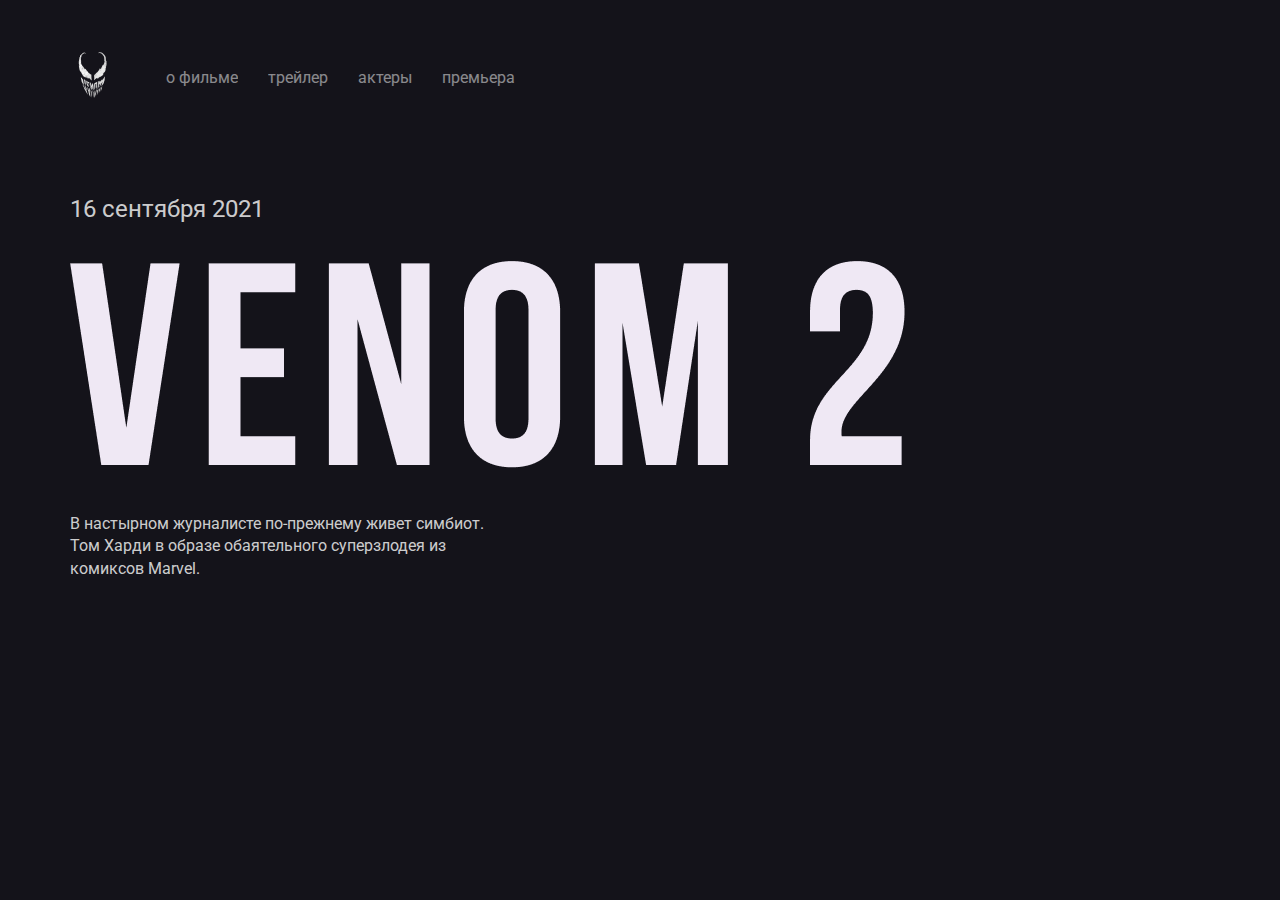
==== index.html @ 74704625 "Создали структуру проекта и сверстали шапку сайта" ====
<!DOCTYPE html>
<html lang="ru">
<head>
  <meta charset="UTF-8">
  <meta http-equiv="X-UA-Compatible" content="IE=edge">
  <meta name="viewport" content="width=device-width, initial-scale=1.0">
  <title>Сайт о фильме</title>
  <link rel="preconnect" href="https://fonts.gstatic.com">
  <link href="https://fonts.googleapis.com/css2?family=Roboto:wght@400;700&display=swap" rel="stylesheet">
  <link rel="stylesheet" href="css/normalize.css">
  <link rel="stylesheet" href="css/style.css">
</head>
<body>
  <div class="conteiner">
    <header class="header">
      <a href="/" class="logo-link">
        <img width="46" height="71" src="img/logo.png" alt="logo: venom" class="logo-image">
      </a>
      <nav class="nav">
        <ul class="nav-menu">      
          <li class="nav-menu-item">
            <a href="about.html" class="nav-menu-link">о фильме</a>
          </li>
          <li class="nav-menu-item">
            <a href="trailer.html" class="nav-menu-link">трейлер</a>
          </li>
          <li class="nav-menu-item">
            <a href="actors.html" class="nav-menu-link">актеры</a>
          </li>
          <li class="nav-menu-item">
            <a href="premier.html" class="nav-menu-link">премьера</a>
          </li>
        </ul>
      </nav>
    </header>
    <div class="film">
      <div class="film-text">
        <span class="film-date" >16 сентября 2021</span>
        <img src="img/venom-2.png" alt="logo: venom-2" class="film-logo">
        <p class="film-description">
          В настырном журналисте по-прежнему живет симбиот. Том Харди в образе обаятельного суперзлодея из комиксов Marvel.
        </p>
      </div>
      <!-- /.film-text -->
    </div>
    <!-- /.film -->
  </div>




</body>
</html>
---- css/style.css ----
body {
  background-color: #14131a;
  color: #fff;
  font-family: "Roboto", sans-serif;
}
.conteiner {
  max-width: 1140px;
  margin: auto;
}
.header {
  display: flex;
  align-items: center;

  padding-top: 40px;
  margin-bottom: 80px;
}
.logo-link {
  display: inline-block;
  margin-right: 50px;
}
.nav-menu {
  margin: 0;
  padding: 0;
  list-style: none;
  display: flex;
}
.nav-menu-item {
  margin-right: 30px;
}
.nav-menu-link {
  color: #fff;
  opacity: 0.5;
  text-decoration: none;
}
.film-date {
  display: block;
  font-size: 24px;
  line-height: 28px;
  color: rgba(255, 255, 255, 0.8);
  margin-bottom: 38px;
}
.film-description {
  max-width: 423px;
  font-size: 16px;
  line-height: 140%;
  color: rgba(255, 255, 255, 0.8);
  margin-top: 40px;
}
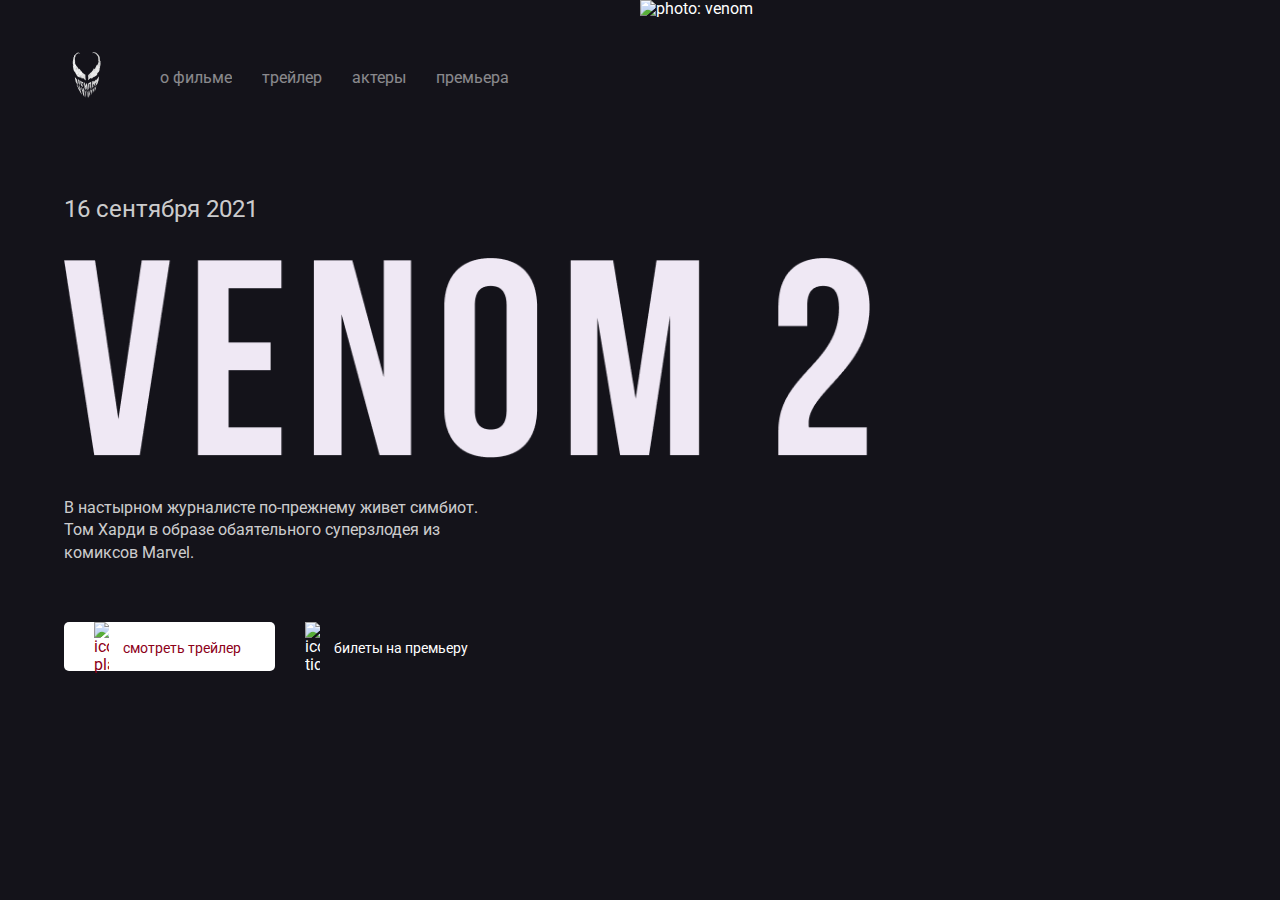
==== commit e94cf426: "Сделана адаптация сайта" ====
--- a/index.html
+++ b/index.html
@@ -4,20 +4,30 @@
   <meta charset="UTF-8">
   <meta http-equiv="X-UA-Compatible" content="IE=edge">
   <meta name="viewport" content="width=device-width, initial-scale=1.0">
-  <title>Сайт о фильме</title>
+  <title>Веном-2 Главная</title>
   <link rel="preconnect" href="https://fonts.gstatic.com">
   <link href="https://fonts.googleapis.com/css2?family=Roboto:wght@400;700&display=swap" rel="stylesheet">
   <link rel="stylesheet" href="css/normalize.css">
   <link rel="stylesheet" href="css/style.css">
 </head>
-<body>
+
+<body class="blood">
   <div class="conteiner">
+
     <header class="header">
-      <a href="/" class="logo-link">
+      <a href="index.html" class="logo-link">
         <img width="46" height="71" src="img/logo.png" alt="logo: venom" class="logo-image">
       </a>
       <nav class="nav">
-        <ul class="nav-menu">      
+        <button class="menu-button">
+          <span class="menu-button-text">меню</span>
+          <img src="img/burger menu.svg" alt="icon: burger menu" class="menu-button-icon">
+        </button>
+        <button class="menu-close">
+          <span class="menu-close-text">закрыть</span>
+          <img src="img/arrow.svg" alt="icon: arrow right" class="menu-close-icon">
+        </button>
+        <ul class="nav-menu">  
           <li class="nav-menu-item">
             <a href="about.html" class="nav-menu-link">о фильме</a>
           </li>
@@ -33,6 +43,7 @@
         </ul>
       </nav>
     </header>
+
     <div class="film">
       <div class="film-text">
         <span class="film-date" >16 сентября 2021</span>
@@ -42,12 +53,25 @@
         </p>
       </div>
       <!-- /.film-text -->
+      <div class="button-group">
+        <a data-fancybox href="https://www.youtube.com/watch?v=ciNNolBbm2g" class="button button-primary">
+          <img width="15" src="img/play.svg" alt="icon: play" class="button-icon">
+          <span class="button-text">смотреть трейлер</span>
+        </a>
+        <a href="trailer.html" class="button button-link">
+          <img width="15" src="img/ticket.svg" alt="icon: ticket" class="button-icon">
+          <span class="button-text">билеты на премьеру</span>
+        </a>
+      </div>
     </div>
     <!-- /.film -->
   </div>
 
+  <img src="img/venom.png" alt="photo: venom" class="venom">
 
-
-
+  <script src="https://cdn.jsdelivr.net/npm/jquery@3.5.1/dist/jquery.min.js"></script>
+  <link rel="stylesheet" href="https://cdn.jsdelivr.net/gh/fancyapps/fancybox@3.5.7/dist/jquery.fancybox.min.css" />
+  <script src="https://cdn.jsdelivr.net/gh/fancyapps/fancybox@3.5.7/dist/jquery.fancybox.min.js"></script>
+  <script src="js/main.js"></script>
 </body>
 </html>--- a/css/style.css
+++ b/css/style.css
@@ -1,10 +1,13 @@
 body {
-  background-color: #14131a;
   color: #fff;
   font-family: "Roboto", sans-serif;
 }
+img {
+  max-width: 100%;
+}
 .conteiner {
   max-width: 1140px;
+  max-width: 90%;
   margin: auto;
 }
 .header {
@@ -18,6 +21,7 @@
   display: inline-block;
   margin-right: 50px;
 }
+
 .nav-menu {
   margin: 0;
   padding: 0;
@@ -37,12 +41,272 @@
   font-size: 24px;
   line-height: 28px;
   color: rgba(255, 255, 255, 0.8);
-  margin-bottom: 38px;
+  margin-bottom: 3%;
+}
+.film-logo {
+  width: 70%;
 }
 .film-description {
   max-width: 423px;
   font-size: 16px;
   line-height: 140%;
   color: rgba(255, 255, 255, 0.8);
-  margin-top: 40px;
-}
+  margin-top: 3%;
+}
+.button {
+  padding: 15px 30px;
+  border: none;
+  text-decoration: none;
+  border-radius: 5px;
+  cursor: pointer;
+}
+.button-text,
+.button-icon {
+  display: inline-block;
+  vertical-align: middle;
+}
+.button-text {
+  font-size: 14px;
+  line-height: 16px;
+  margin-left: 10px;
+}
+.button-primary {
+  color: #8d0019;
+  background-color: #fff;
+}
+.button-link {
+  color: #fff;
+}
+.button-group {
+  margin-top: 5%;
+}
+.venom {
+  position: absolute;
+  top: 0;
+  right: 0;
+  max-width: 728px;
+  width: 50%;
+}
+
+.blood {
+  background: url("../img/blood.png") no-repeat top right,
+    url("../img/background.jpg") no-repeat center / 107%;
+  background-color: #14131a;
+}
+
+/* About page */
+
+.background-about {
+  background: #14131a url("../img/background.jpg") no-repeat center / 107%;
+  /*background-color: #14131a;*/
+}
+
+.content {
+  display: flex;
+  align-items: center;
+}
+.col {
+  flex-basis: 50%;
+}
+.content-title {
+  font-weight: bold;
+  font-size: 36px;
+  line-height: 42px;
+  color: rgba(255, 255, 255, 0.8);
+  margin-bottom: 21px;
+  margin-top: 0px;
+}
+.content-text {
+  font-size: 16px;
+  line-height: 140%;
+  color: rgba(255, 255, 255, 0.8);
+  max-width: 423px;
+  margin-bottom: 30px;
+}
+.content-cubtitle {
+  font-size: 16px;
+  line-height: 140%;
+  color: rgba(255, 255, 255, 0.8);
+  margin-bottom: 15px;
+  margin-top: 0;
+}
+
+.content .list {
+  list-style-type: none;
+  padding-left: 0;
+}
+.list-item {
+  line-height: 1.5;
+}
+.column-2 {
+  -webkit-column-count: 2;
+  -moz-column-count: 2;
+  column-count: 2;
+  -webkit-column-gap: 20px;
+  -moz-column-gap: 20px;
+  column-gap: 20px;
+  max-width: 350px;
+}
+.content .trailer {
+  width: 356px;
+  height: 205px;
+  background: url("../img/treiler.jpg") no-repeat center / contain;
+  border-radius: 5px;
+  display: flex;
+  align-items: center;
+  justify-content: center;
+  margin-top: 33px;
+}
+.trailer .play {
+  width: 45px;
+  height: 45px;
+  border-radius: 50%;
+  border: none;
+  cursor: pointer;
+  background: #fff;
+  display: flex;
+  align-items: center;
+  justify-content: center;
+}
+.trailer .play-icon {
+  /*transform: translate(1px, 2px);*/
+}
+.poster-wrapper {
+  display: flex;
+  align-items: start;
+}
+.poster {
+  width: 362px;
+  height: 543px;
+  border-radius: 5px;
+  margin-right: 30px;
+}
+.poster-wrapper .content-cubtitle {
+  margin-bottom: 5px;
+}
+.poster-wrapper .list {
+  margin-bottom: 20px;
+}
+.menu-button {
+  display: none;
+}
+.menu-close {
+  display: none;
+}
+
+@media (max-width: 1024px) {
+  .content {
+    flex-direction: column;
+    margin-bottom: 5%;
+  }
+  .col {
+    margin-bottom: 5%;
+  }
+  .header {
+    margin-bottom: 5%;
+  }
+  .film {
+    margin-top: 20%;
+  }
+}
+
+@media (max-width: 768px) {
+  .blood {
+    background: #14131a;
+  }
+  .venom {
+    top: 15%;
+    width: 35%;
+  }
+}
+
+@media (max-width: 576px) {
+  .nav-menu {
+    /*display: none;*/
+    position: fixed;
+    left: 0;
+    top: 0;
+    width: 100%;
+    height: 100%;
+    background-color: #fff;
+    z-index: 9;
+    display: flex;
+    justify-content: center;
+    align-items: center;
+    flex-direction: column;
+    transform: translateX(100%);
+    transition: transform 0.2s;
+  }
+  .nav-menu-item {
+    margin-top: 2%;
+    margin-bottom: 2%;
+    margin-right: 0;
+    /*margin: 2% 0 2% 0;*/
+  }
+  .menu-close {
+    position: fixed;
+    right: 25px;
+    top: 65px;
+    display: flex;
+    align-items: center;
+    z-index: 10;
+    border: none;
+    background-color: #fff;
+    cursor: pointer;
+    transform: translateX(300%);
+    transition: transform 0.2s;
+    transition-delay: 0.4s;
+    opacity: 0;
+  }
+  .is-activ {
+    transform: translateX(0%);
+    opacity: 1;
+  }
+  .menu-close-text {
+    margin-right: 10px;
+  }
+  .nav-menu-link {
+    color: #14131a;
+  }
+  .nav {
+    margin-left: auto;
+  }
+  .menu-button {
+    display: flex;
+    align-items: center;
+    justify-content: center;
+    padding: 10px;
+    background-color: #14131a;
+    color: #fff;
+    border: none;
+    cursor: pointer;
+  }
+  .menu-button-text {
+    margin-right: 10px;
+  }
+  .button-group {
+    display: flex;
+    align-items: center;
+    justify-content: center;
+    flex-direction: column;
+  }
+  .film-text {
+    text-align: center;
+  }
+  .poster-wrapper {
+    flex-direction: column;
+  }
+  .poster {
+    margin-bottom: 4%;
+    margin-right: 0;
+    width: 100%;
+    height: auto;
+  }
+  .content .trailer {
+    max-width: 350px;
+    width: 100%;
+  }
+  .column-2 {
+    column-count: 1;
+  }
+}
